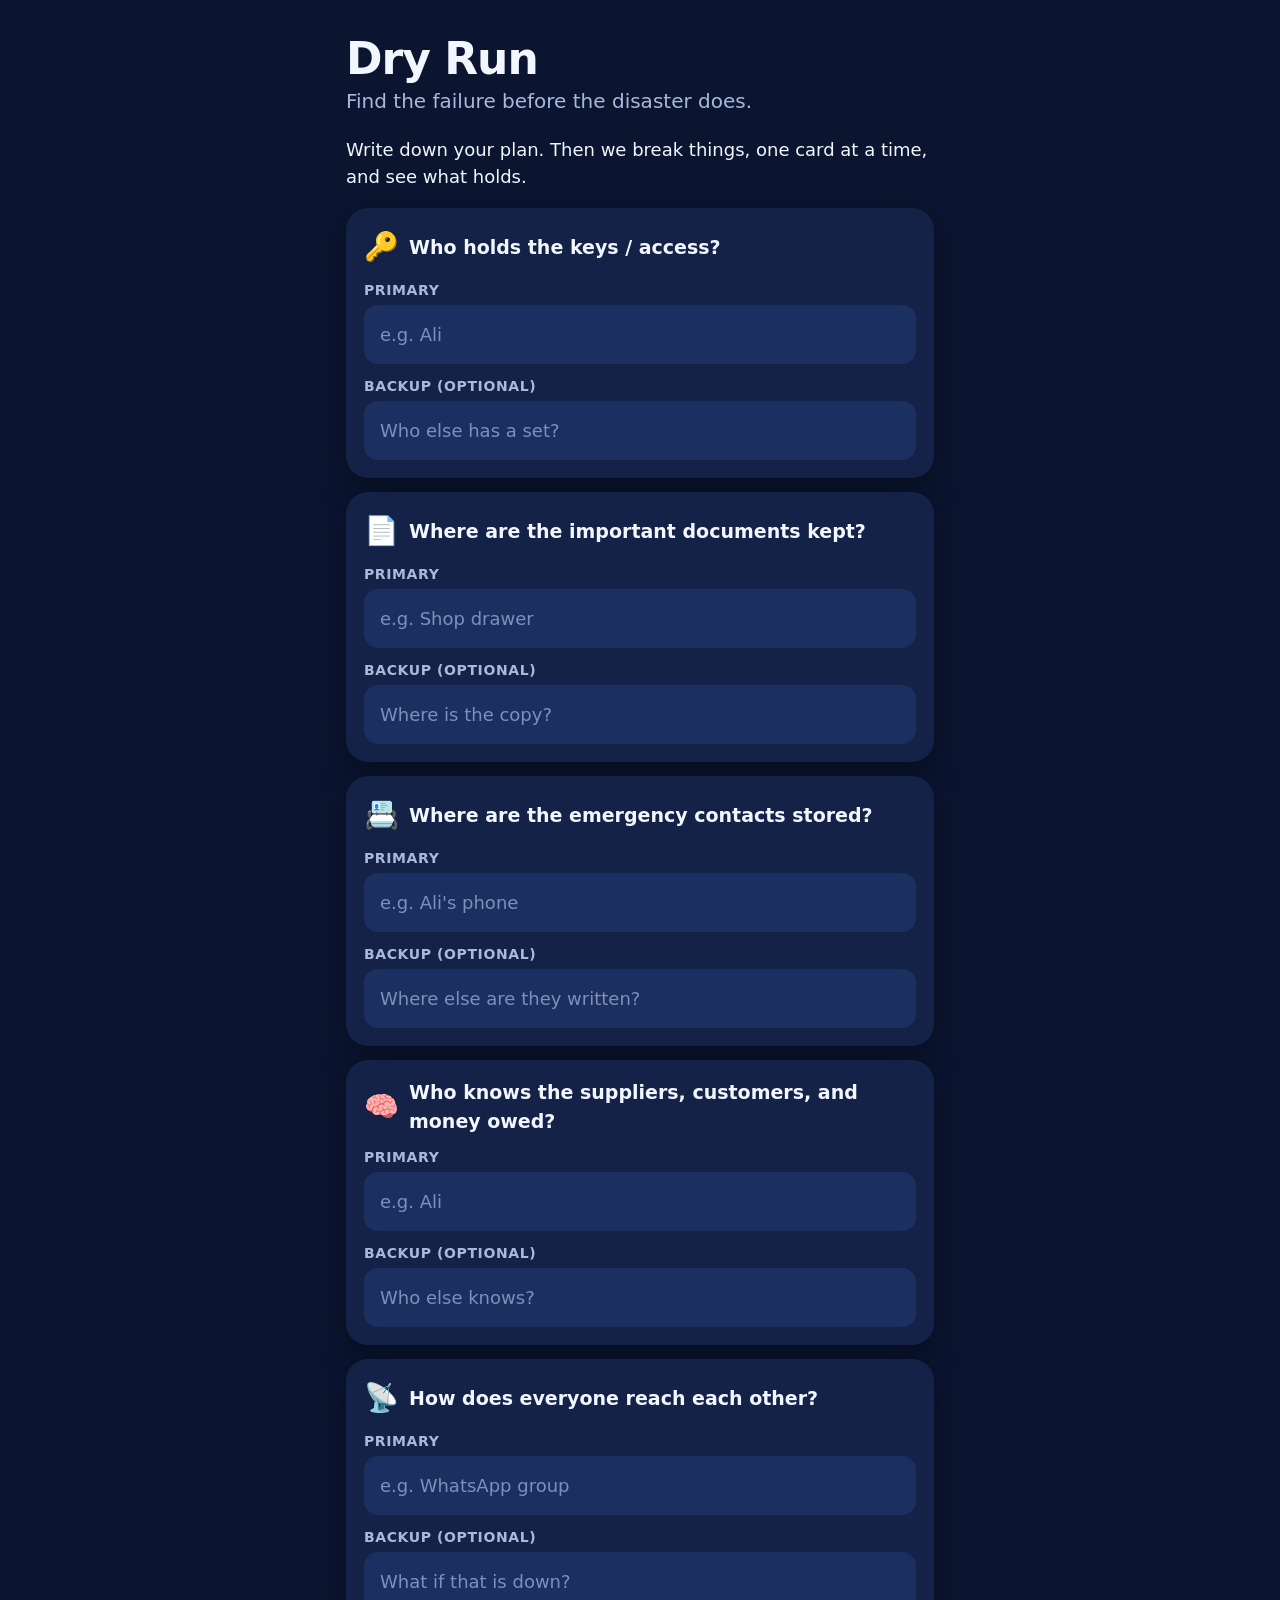
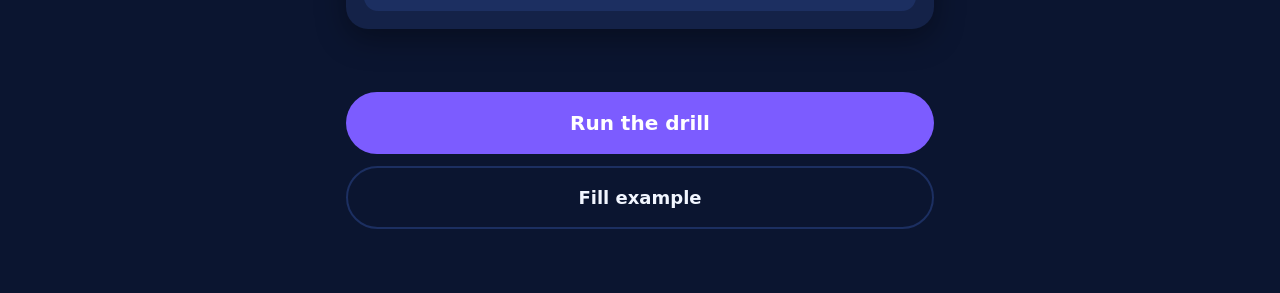
==== index.html @ 3a212f08 "Build Dry Run: a drill for small disaster plans Plan entry, shuffled failure cards with bet-before-r" ====
<!DOCTYPE html>
<html lang="en">
<head>
<meta charset="utf-8">
<meta name="viewport" content="width=device-width, initial-scale=1">
<title>Dry Run</title>
<meta name="description" content="A drill for your disaster plan. Find the failure before the disaster does.">
<link rel="stylesheet" href="style.css">
</head>
<body>
<div id="water" aria-hidden="true"><div class="wave"></div></div>
<main id="app"></main>
<script src="scoring.js"></script>
<script src="cards.js"></script>
<script src="app.js"></script>
</body>
</html>
---- style.css ----
:root {
  --navy: #0b1530;
  --panel: #142248;
  --panel-2: #1c2f61;
  --ink: #f2f6ff;
  --muted: #a9b8dc;
  --green: #37d68a;
  --yellow: #ffd04a;
  --red: #ff5f6d;
  --blue: #2f8cff;
  --accent: #7c5cff;
  --radius: 22px;
}
* { box-sizing: border-box; }
html, body { margin: 0; min-height: 100%; }
body {
  background: var(--navy);
  color: var(--ink);
  font: 18px/1.5 system-ui, -apple-system, "Segoe UI", Roboto, sans-serif;
}

/* Water rises from the bottom of the whole screen, behind everything. */
#water {
  position: fixed; left: 0; right: 0; bottom: 0;
  height: 0;
  background: linear-gradient(180deg, rgba(47,140,255,.85), rgba(20,70,190,.95));
  transition: height 1.2s cubic-bezier(.2,.8,.2,1);
  z-index: 0;
}
#water .wave {
  position: absolute; left: 0; right: 0; top: -14px; height: 28px;
  background: radial-gradient(circle at 14px -4px, transparent 14px, rgba(47,140,255,.85) 15px) repeat-x;
  background-size: 28px 28px;
  animation: drift 3s linear infinite;
}
#water.empty .wave { display: none; }
@keyframes drift { to { background-position-x: 28px; } }

main {
  position: relative; z-index: 1;
  max-width: 620px; margin: 0 auto; padding: 24px 16px 64px;
}
h1 { font-size: 44px; line-height: 1.05; margin: 12px 0 4px; letter-spacing: -1px; }
h2 { font-size: 26px; margin: 0 0 8px; }
.tagline { color: var(--muted); font-size: 20px; margin: 0 0 20px; }
.muted { color: var(--muted); }
.small { font-size: 15px; }

.panel {
  background: var(--panel); border-radius: var(--radius);
  padding: 18px; margin: 14px 0;
  box-shadow: 0 10px 30px rgba(0,0,0,.35);
}
.q-head { display: flex; gap: 10px; align-items: center; font-weight: 800; font-size: 19px; }
.q-emoji { font-size: 28px; }
label { display: block; font-size: 14px; font-weight: 700; color: var(--muted); margin: 12px 0 4px; text-transform: uppercase; letter-spacing: .6px; }
input[type=text] {
  width: 100%; padding: 14px; font: inherit; color: var(--ink);
  background: var(--panel-2); border: 2px solid transparent; border-radius: 14px;
}
input[type=text]::placeholder { color: #7f90b8; }
input[type=text]:focus { outline: none; border-color: var(--accent); }
.panel.broke { outline: 3px solid var(--red); }
.badge {
  display: inline-block; margin-left: auto; padding: 2px 10px; border-radius: 999px;
  font-size: 13px; font-weight: 800; background: var(--red); color: #2b0508;
}
.error { color: var(--red); font-weight: 700; min-height: 1.5em; }

button {
  font: inherit; font-weight: 800; border: 0; cursor: pointer;
  border-radius: 999px; padding: 16px 22px; color: #0b1530;
  transition: transform .12s ease, filter .12s ease;
}
button:hover { filter: brightness(1.08); }
button:active { transform: scale(.97); }
button:focus-visible { outline: 3px solid #fff; outline-offset: 3px; }
.btn-primary { background: var(--accent); color: #fff; width: 100%; font-size: 20px; }
.btn-ghost { background: transparent; color: var(--ink); border: 2px solid var(--panel-2); }
.btn-holds { background: var(--green); }
.btn-breaks { background: var(--red); }
.row { display: flex; gap: 12px; flex-wrap: wrap; }
.row > button { flex: 1 1 160px; }

/* Meter chip */
.meter {
  display: inline-flex; align-items: center; gap: 8px;
  padding: 6px 14px; border-radius: 999px; font-weight: 800; font-size: 16px;
  background: var(--panel);
}
.dot { width: 12px; height: 12px; border-radius: 50%; }
.green .dot, .dot.green { background: var(--green); }
.yellow .dot, .dot.yellow { background: var(--yellow); }
.red .dot, .dot.red { background: var(--red); }
.topbar { display: flex; justify-content: space-between; align-items: center; gap: 10px; flex-wrap: wrap; }

/* The card */
.card { perspective: 1200px; margin: 18px 0; }
.card-inner {
  display: grid; transform-style: preserve-3d;
  transition: transform .7s cubic-bezier(.2,.8,.2,1);
}
.card.flipped .card-inner { transform: rotateY(180deg); }
.face {
  grid-area: 1 / 1; backface-visibility: hidden; -webkit-backface-visibility: hidden;
  border-radius: 28px; padding: 28px 22px; min-height: 300px;
  display: flex; flex-direction: column; justify-content: center; align-items: center; text-align: center;
  box-shadow: 0 18px 44px rgba(0,0,0,.45);
}
.front { background: linear-gradient(160deg, #26398f, #5b34c9); }
.back { transform: rotateY(180deg); }
.back.holds { background: linear-gradient(160deg, #0f7d4c, #37d68a); color: #04220f; }
.back.breaks { background: linear-gradient(160deg, #a3122a, #ff5f6d); color: #fff; }
.card-emoji { font-size: 64px; line-height: 1; }
.card-topic { font-size: 15px; font-weight: 800; letter-spacing: 1px; text-transform: uppercase; opacity: .85; margin-top: 8px; }
.card-text { font-size: 26px; font-weight: 800; line-height: 1.25; margin: 14px 0 0; overflow-wrap: anywhere; }
.verdict { font-size: 52px; font-weight: 900; letter-spacing: 2px; }
.why { font-size: 20px; font-weight: 700; margin-top: 8px; overflow-wrap: anywhere; }
.call { margin-top: 14px; font-size: 17px; font-weight: 800; padding: 6px 14px; border-radius: 999px; background: rgba(0,0,0,.25); }

/* Results */
.warn { background: #4a3a05; border: 2px solid var(--yellow); }
.warn strong { color: var(--yellow); }
.list { list-style: none; margin: 8px 0 0; padding: 0; }
.list li { padding: 12px 0; border-top: 1px solid var(--panel-2); overflow-wrap: anywhere; }
.list li:first-child { border-top: 0; }
.tag { font-weight: 900; font-size: 14px; padding: 2px 10px; border-radius: 999px; margin-right: 8px; }
.tag.breaks { background: var(--red); color: #2b0508; }
.tag.holds { background: var(--green); color: #04220f; }
.compare { display: flex; gap: 18px; justify-content: center; align-items: flex-end; margin-top: 10px; }
.gauge { text-align: center; font-weight: 800; }
.tube {
  width: 84px; height: 150px; border-radius: 16px; background: var(--panel-2);
  position: relative; overflow: hidden; margin: 0 auto 6px;
}
.tube .fill {
  position: absolute; left: 0; right: 0; bottom: 0; height: 0;
  background: linear-gradient(180deg, #5aa6ff, #1c55d6);
  transition: height 1s cubic-bezier(.2,.8,.2,1) .2s;
}
.arrow { font-size: 30px; padding-bottom: 60px; }
.big { font-size: 34px; font-weight: 900; }

@media (prefers-reduced-motion: reduce) {
  #water, .card-inner, .tube .fill, button { transition: none; }
  #water .wave { animation: none; }
}
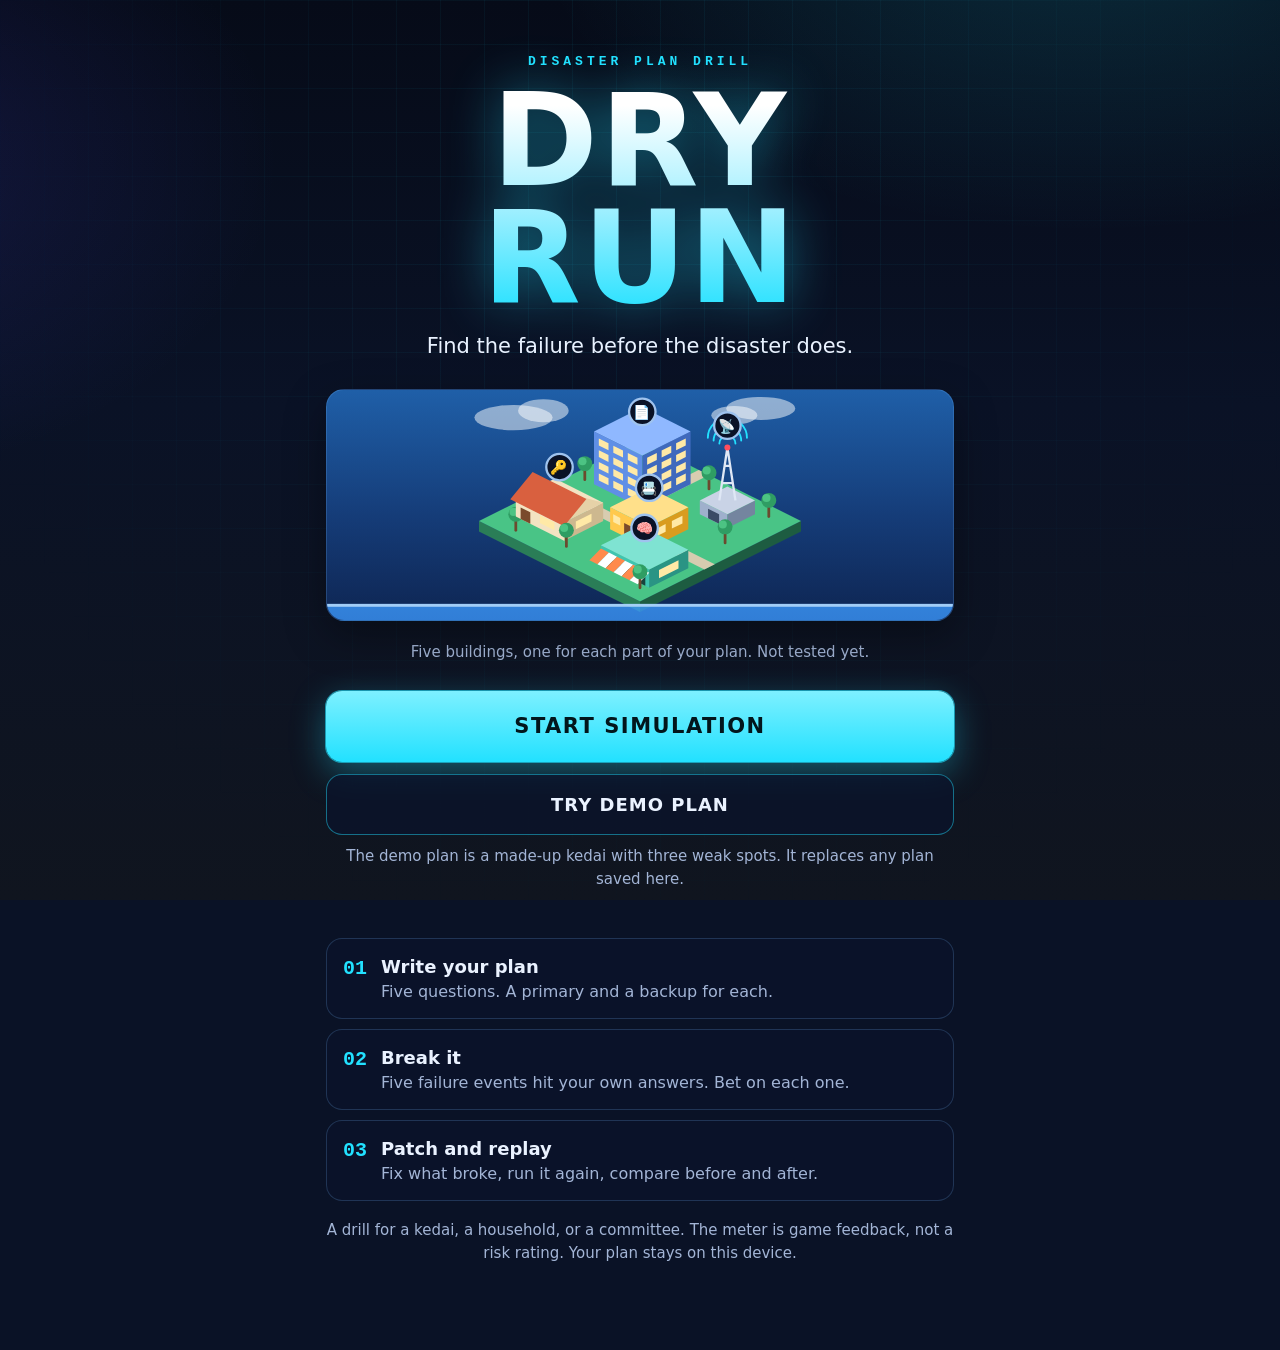
==== commit 682268f1: "Add the town: five buildings that flood as the plan breaks town.js draws a small isometric neighbour" ====
--- a/index.html
+++ b/index.html
@@ -12,6 +12,7 @@
 <main id="app"></main>
 <script src="scoring.js"></script>
 <script src="cards.js"></script>
+<script src="town.js"></script>
 <script src="app.js"></script>
 </body>
 </html>
--- a/style.css
+++ b/style.css
@@ -1,147 +1,471 @@
 :root {
-  --navy: #0b1530;
-  --panel: #142248;
-  --panel-2: #1c2f61;
-  --ink: #f2f6ff;
-  --muted: #a9b8dc;
-  --green: #37d68a;
-  --yellow: #ffd04a;
-  --red: #ff5f6d;
+  --bg-0: #060b18;
+  --bg-1: #0a1226;
+  --char: #10151f;
+  --ink: #eaf2ff;
+  --muted: #a3b5d6;
+  --cyan: #22e1ff;
+  --amber: #ffb627;
+  --red: #ff4d5e;
+  --red-ink: #ff8a95;
+  --green: #2ee6a0;
   --blue: #2f8cff;
-  --accent: #7c5cff;
-  --radius: 22px;
+  --glass: rgba(11, 20, 44, .74);
+  --line: rgba(120, 190, 255, .2);
+  --radius: 20px;
+  --mono: ui-monospace, "SF Mono", Menlo, Consolas, "Liberation Mono", monospace;
 }
 * { box-sizing: border-box; }
 html, body { margin: 0; min-height: 100%; }
+html { background: var(--bg-1); }
 body {
-  background: var(--navy);
   color: var(--ink);
   font: 18px/1.5 system-ui, -apple-system, "Segoe UI", Roboto, sans-serif;
+  -webkit-font-smoothing: antialiased;
+}
+/* Fixed backdrop: atmospheric glow, then a faint operations-room grid. */
+body::before, body::after { content: ""; position: fixed; inset: 0; z-index: 0; pointer-events: none; }
+body::before {
+  background:
+    radial-gradient(900px 520px at 85% -10%, rgba(34, 225, 255, .16), transparent 62%),
+    radial-gradient(760px 520px at -15% 18%, rgba(88, 76, 255, .16), transparent 62%),
+    linear-gradient(180deg, var(--bg-0), var(--bg-1) 45%, var(--char));
+}
+body::after {
+  background:
+    linear-gradient(rgba(34, 225, 255, .05) 1px, transparent 1px) 0 0 / 44px 44px,
+    linear-gradient(90deg, rgba(34, 225, 255, .05) 1px, transparent 1px) 0 0 / 44px 44px;
+  -webkit-mask-image: radial-gradient(ellipse at 50% 20%, #000 20%, transparent 78%);
+  mask-image: radial-gradient(ellipse at 50% 20%, #000 20%, transparent 78%);
 }
 
 /* Water rises from the bottom of the whole screen, behind everything. */
 #water {
   position: fixed; left: 0; right: 0; bottom: 0;
   height: 0;
-  background: linear-gradient(180deg, rgba(47,140,255,.85), rgba(20,70,190,.95));
-  transition: height 1.2s cubic-bezier(.2,.8,.2,1);
+  background: linear-gradient(180deg, rgba(36, 118, 240, .62), rgba(12, 48, 150, .82));
+  box-shadow: 0 -18px 60px rgba(47, 140, 255, .35);
+  transition: height 1.2s cubic-bezier(.2, .8, .2, 1);
   z-index: 0;
 }
 #water .wave {
   position: absolute; left: 0; right: 0; top: -14px; height: 28px;
-  background: radial-gradient(circle at 14px -4px, transparent 14px, rgba(47,140,255,.85) 15px) repeat-x;
+  background: radial-gradient(circle at 14px -4px, transparent 14px, rgba(36, 118, 240, .62) 15px) repeat-x;
   background-size: 28px 28px;
   animation: drift 3s linear infinite;
 }
+#water.empty { box-shadow: none; }
 #water.empty .wave { display: none; }
 @keyframes drift { to { background-position-x: 28px; } }
 
 main {
   position: relative; z-index: 1;
-  max-width: 620px; margin: 0 auto; padding: 24px 16px 64px;
-}
-h1 { font-size: 44px; line-height: 1.05; margin: 12px 0 4px; letter-spacing: -1px; }
-h2 { font-size: 26px; margin: 0 0 8px; }
-.tagline { color: var(--muted); font-size: 20px; margin: 0 0 20px; }
+  max-width: 660px; margin: 0 auto; padding: 18px 16px 72px;
+}
+main > * { animation: rise .45s cubic-bezier(.2, .8, .2, 1) both; }
+main > *:nth-child(2) { animation-delay: .04s; }
+main > *:nth-child(3) { animation-delay: .08s; }
+main > *:nth-child(4) { animation-delay: .12s; }
+main > *:nth-child(n+5) { animation-delay: .16s; }
+@keyframes rise { from { opacity: 0; transform: translateY(14px); } }
+
+h1 { font-size: 40px; line-height: 1.05; margin: 18px 0 6px; letter-spacing: -.5px; font-weight: 900; }
+h2 { font-size: 22px; margin: 0 0 8px; letter-spacing: .2px; }
+p { margin: 0 0 14px; }
+.lead { color: var(--muted); font-size: 19px; margin-bottom: 18px; }
+.tagline { color: var(--ink); font-size: 21px; margin: 0; }
 .muted { color: var(--muted); }
 .small { font-size: 15px; }
-
+.center { text-align: center; }
+.mono-cap, .eyebrow, label, .status-label, .brand, .node-cap, .gauge-title, .chip, .progress-count {
+  font-family: var(--mono); text-transform: uppercase; letter-spacing: 1.4px; font-size: 13px; font-weight: 700;
+}
+.mono-cap { color: var(--muted); }
+
+/* Status strip at the top of every screen */
+.statusbar {
+  display: flex; justify-content: space-between; align-items: center; gap: 12px;
+  padding: 10px 14px; border-radius: 14px;
+  background: var(--glass); border: 1px solid var(--line);
+  -webkit-backdrop-filter: blur(10px); backdrop-filter: blur(10px);
+}
+.brand { color: var(--cyan); letter-spacing: 3px; font-size: 14px; }
+button.brand { background: none; border: 0; padding: 6px 4px; border-radius: 8px; min-height: 0; box-shadow: none; }
+.status-label { display: inline-flex; align-items: center; gap: 8px; color: var(--muted); }
+.blink {
+  width: 9px; height: 9px; border-radius: 50%; background: var(--cyan);
+  box-shadow: 0 0 10px var(--cyan); animation: blink 1.4s ease-in-out infinite;
+}
+@keyframes blink { 50% { opacity: .25; } }
+
+/* Glass panels */
 .panel {
-  background: var(--panel); border-radius: var(--radius);
+  background: var(--glass);
+  border: 1px solid var(--line);
+  border-radius: var(--radius);
   padding: 18px; margin: 14px 0;
-  box-shadow: 0 10px 30px rgba(0,0,0,.35);
-}
-.q-head { display: flex; gap: 10px; align-items: center; font-weight: 800; font-size: 19px; }
-.q-emoji { font-size: 28px; }
-label { display: block; font-size: 14px; font-weight: 700; color: var(--muted); margin: 12px 0 4px; text-transform: uppercase; letter-spacing: .6px; }
+  -webkit-backdrop-filter: blur(12px); backdrop-filter: blur(12px);
+  box-shadow: 0 14px 40px rgba(0, 0, 0, .35), inset 0 1px 0 rgba(255, 255, 255, .06);
+}
+
+/* ---------- Home ---------- */
+.hero { text-align: center; padding: 34px 0 8px; }
+.eyebrow { color: var(--cyan); letter-spacing: 4px; margin: 0 0 10px; }
+.hero-title {
+  font-size: clamp(64px, 21vw, 128px); line-height: .92; letter-spacing: 2px; margin: 0 0 14px;
+  background: linear-gradient(180deg, #ffffff 10%, #9defff 55%, var(--cyan));
+  -webkit-background-clip: text; background-clip: text; color: transparent;
+  filter: drop-shadow(0 0 26px rgba(34, 225, 255, .45));
+}
+.hero-meter { margin: 0 0 20px; min-height: 36px; display: flex; flex-wrap: wrap; gap: 8px 12px; justify-content: center; align-items: center; }
+.btn-demo { width: 100%; margin: 12px 0 10px; letter-spacing: 1px; text-transform: uppercase; }
+.steps { list-style: none; margin: 26px 0 18px; padding: 0; display: grid; gap: 10px; }
+.steps li {
+  display: flex; gap: 14px; align-items: flex-start; padding: 14px 16px;
+  background: var(--glass); border: 1px solid var(--line); border-radius: 16px;
+}
+.steps strong, .steps .muted { display: block; }
+.steps .muted { font-size: 16px; }
+.step-no { font-family: var(--mono); font-weight: 800; color: var(--cyan); font-size: 20px; padding-top: 1px; }
+
+/* ---------- Town ---------- */
+.town {
+  position: relative; overflow: hidden; border-radius: 18px; margin: 14px 0;
+  border: 1px solid var(--line);
+  background: linear-gradient(180deg, #1f5fa8, #153c78 55%, #0e2552);
+  box-shadow: 0 14px 40px rgba(0, 0, 0, .35);
+}
+.town svg { display: block; width: 100%; height: 200px; position: relative; }
+.town-hero { margin: 26px 0 14px; }
+.town-hero svg { height: 230px; }
+.town-drill { margin: 12px 0 0; }
+.town-drill svg { height: 168px; }
+/* Storm: the sky darkens and rain falls. */
+.town::before {
+  content: ""; position: absolute; inset: 0; background: linear-gradient(180deg, #050912, #0a1226);
+  opacity: 0; transition: opacity 1s;
+}
+.town.storm::before { opacity: .72; }
+.town.storm::after {
+  content: ""; position: absolute; inset: -30px; pointer-events: none;
+  background: linear-gradient(104deg, transparent 46%, rgba(190, 222, 255, .55) 50%, transparent 54%) 0 0 / 13px 34px;
+  animation: rain .45s linear infinite;
+}
+@keyframes rain { to { background-position: -8px 34px; } }
+.clouds ellipse { fill: rgba(255, 255, 255, .5); transition: fill 1s; }
+.clouds { animation: clouds 14s ease-in-out infinite alternate; }
+@keyframes clouds { to { transform: translateX(16px); } }
+.storm .clouds ellipse { fill: rgba(120, 135, 165, .75); }
+.town-water { transition: transform 1.3s cubic-bezier(.2, .8, .2, 1); }
+.bld .body { transition: transform .9s cubic-bezier(.2, .8, .2, 1); }
+.bld polygon, .bld .mast { transition: fill .5s, stroke .5s; }
+.bld.s-breaks .body { transform: translateY(5px); }
+.bld.s-breaks .f-top { fill: #c2414f; }
+.bld.s-breaks .f-left { fill: #9a2c3a; }
+.bld.s-breaks .f-right { fill: #6f1d29; }
+.bld.s-breaks .win, .bld.s-breaks .awn { fill: #2a0b10; }
+.bld.s-breaks .mast { stroke: #9a2c3a; }
+.bld.s-breaks .signal { display: none; }
+.signal { animation: signal 1.8s ease-out infinite; }
+.sig1 { animation-delay: .25s; }
+.sig2 { animation-delay: .5s; }
+@keyframes signal { 0%, 100% { opacity: .15; } 40% { opacity: 1; } }
+.badge-ring { fill: #0a1226; stroke: #9fc3ee; stroke-width: 2; transition: stroke .4s; }
+.badge-emoji { font-size: 12px; }
+.mark-dot { fill: none; }
+.mark { font: 900 8.5px system-ui, sans-serif; fill: #06101f; }
+.s-holds .badge-ring { stroke: var(--green); }
+.s-holds .mark-dot { fill: var(--green); }
+.s-breaks .badge-ring { stroke: var(--red); }
+.s-breaks .mark-dot { fill: var(--red); }
+.s-holds .mark, .s-breaks .mark { transform: translateY(2.8px); }
+.ring-pulse { fill: none; stroke: var(--amber); stroke-width: 2.5; opacity: 0; transform-box: fill-box; transform-origin: center; }
+.bld.active .ring-pulse { animation: target 1.1s ease-out infinite; }
+@keyframes target { from { opacity: 1; transform: scale(.55); } to { opacity: 0; transform: scale(1.25); } }
+.bld.active .badge-ring { stroke: var(--amber); stroke-width: 3; }
+.bld.active .badge { animation: bob .7s ease-in-out infinite alternate; }
+@keyframes bob { to { transform: translateY(-4px); } }
+.bld.pick { cursor: pointer; }
+.bld.pick .badge { animation: bob .7s ease-in-out infinite alternate; }
+
+/* ---------- Plan checklist ---------- */
+.progress {
+  position: sticky; top: 8px; z-index: 5;
+  display: flex; align-items: center; gap: 14px; flex-wrap: wrap;
+  padding: 12px 14px; border-radius: 14px;
+  background: rgba(10, 18, 38, .88); border: 1px solid var(--line);
+  -webkit-backdrop-filter: blur(12px); backdrop-filter: blur(12px);
+}
+.progress-pips { display: inline-flex; gap: 6px; }
+.pip { width: 26px; height: 8px; border-radius: 4px; background: rgba(160, 200, 255, .18); transition: background .25s, box-shadow .25s; }
+.pip.one { background: var(--cyan); box-shadow: 0 0 8px rgba(34, 225, 255, .7); }
+.pip.two { background: var(--green); box-shadow: 0 0 8px rgba(46, 230, 160, .7); }
+.pip.now { background: var(--amber); box-shadow: 0 0 8px rgba(255, 182, 39, .8); }
+.progress-count { color: var(--muted); letter-spacing: .6px; text-transform: none; font-size: 14px; }
+
+.q-card { position: relative; transition: border-color .25s, box-shadow .25s; }
+.q-card.has-primary { border-color: rgba(34, 225, 255, .45); }
+.q-card.has-backup { border-color: rgba(46, 230, 160, .5); }
+.q-head { display: flex; gap: 12px; align-items: center; font-weight: 800; font-size: 19px; line-height: 1.3; }
+.q-no {
+  font-family: var(--mono); font-size: 15px; font-weight: 800; color: var(--cyan);
+  padding: 4px 8px; border-radius: 8px; border: 1px solid rgba(34, 225, 255, .45);
+}
+.q-emoji { font-size: 26px; }
+.q-text { flex: 1; }
+.q-status { display: flex; gap: 8px; align-items: center; margin: 10px 0 2px; }
+.chip {
+  display: inline-block; padding: 3px 10px; border-radius: 999px; font-size: 12px; letter-spacing: 1px;
+  color: var(--muted); border: 1px solid rgba(160, 200, 255, .3);
+}
+.chip.one { color: var(--cyan); border-color: rgba(34, 225, 255, .6); }
+.chip.two { color: var(--green); border-color: rgba(46, 230, 160, .6); }
+.chip.edit { color: var(--amber); border-color: var(--amber); }
+.q-card.edited { border-color: var(--amber); box-shadow: 0 0 0 1px var(--amber), 0 0 26px rgba(255, 182, 39, .25); }
+.badge {
+  display: inline-block; padding: 3px 10px; border-radius: 999px;
+  font-family: var(--mono); font-size: 12px; font-weight: 800; letter-spacing: 1px;
+  background: var(--red); color: #2b0508;
+}
+.panel.broke { border-color: var(--red); box-shadow: 0 0 0 1px var(--red), 0 0 26px rgba(255, 77, 94, .3); }
+
+.field { margin-top: 12px; padding-left: 12px; border-left: 3px solid var(--cyan); }
+.field.backup { border-left: 3px dashed var(--green); }
+label { display: block; color: var(--cyan); margin: 0 0 6px; }
+.field.backup label { color: var(--green); }
 input[type=text] {
   width: 100%; padding: 14px; font: inherit; color: var(--ink);
-  background: var(--panel-2); border: 2px solid transparent; border-radius: 14px;
-}
-input[type=text]::placeholder { color: #7f90b8; }
-input[type=text]:focus { outline: none; border-color: var(--accent); }
-.panel.broke { outline: 3px solid var(--red); }
-.badge {
-  display: inline-block; margin-left: auto; padding: 2px 10px; border-radius: 999px;
-  font-size: 13px; font-weight: 800; background: var(--red); color: #2b0508;
-}
-.error { color: var(--red); font-weight: 700; min-height: 1.5em; }
-
+  background: rgba(4, 10, 24, .6); border: 1.5px solid rgba(160, 200, 255, .28); border-radius: 12px;
+  transition: border-color .15s, box-shadow .15s;
+}
+input[type=text]::placeholder { color: #8296bd; }
+input[type=text]:focus { outline: none; border-color: var(--cyan); box-shadow: 0 0 0 3px rgba(34, 225, 255, .25); }
+.field.backup input:focus { border-color: var(--green); box-shadow: 0 0 0 3px rgba(46, 230, 160, .25); }
+.error { color: var(--red-ink); font-weight: 700; min-height: 1.5em; margin: 8px 0; }
+
+/* ---------- Buttons ---------- */
 button {
   font: inherit; font-weight: 800; border: 0; cursor: pointer;
-  border-radius: 999px; padding: 16px 22px; color: #0b1530;
-  transition: transform .12s ease, filter .12s ease;
-}
-button:hover { filter: brightness(1.08); }
+  border-radius: 16px; padding: 16px 22px; min-height: 56px; color: var(--ink);
+  transition: transform .12s ease, filter .12s ease, box-shadow .2s ease;
+}
+button:hover { filter: brightness(1.12); }
 button:active { transform: scale(.97); }
 button:focus-visible { outline: 3px solid #fff; outline-offset: 3px; }
-.btn-primary { background: var(--accent); color: #fff; width: 100%; font-size: 20px; }
-.btn-ghost { background: transparent; color: var(--ink); border: 2px solid var(--panel-2); }
-.btn-holds { background: var(--green); }
-.btn-breaks { background: var(--red); }
+.btn-primary {
+  width: 100%; font-size: 19px; letter-spacing: 1.5px; text-transform: uppercase; color: #02161c;
+  background: linear-gradient(180deg, #7df0ff, var(--cyan));
+  box-shadow: 0 0 0 1px rgba(34, 225, 255, .6), 0 10px 34px rgba(34, 225, 255, .35);
+}
+.btn-hero { font-size: 21px; padding: 20px 22px; animation: glow 2.4s ease-in-out infinite; }
+@keyframes glow { 50% { box-shadow: 0 0 0 1px rgba(34, 225, 255, .8), 0 10px 54px rgba(34, 225, 255, .65); } }
+.btn-ghost { background: var(--glass); color: var(--ink); border: 1.5px solid rgba(34, 225, 255, .45); }
+.btn-holds, .btn-breaks { display: flex; flex-direction: column; align-items: center; gap: 2px; padding: 14px 12px; }
+.btn-holds { background: rgba(46, 230, 160, .12); color: var(--green); border: 2px solid var(--green); box-shadow: 0 0 22px rgba(46, 230, 160, .22); }
+.btn-breaks { background: rgba(255, 77, 94, .12); color: var(--red-ink); border: 2px solid var(--red); box-shadow: 0 0 22px rgba(255, 77, 94, .22); }
+.bet-main { font-size: 24px; font-weight: 900; letter-spacing: 3px; }
+.bet-sub { font-size: 14px; font-weight: 600; color: var(--ink); opacity: .85; }
 .row { display: flex; gap: 12px; flex-wrap: wrap; }
-.row > button { flex: 1 1 160px; }
-
-/* Meter chip */
+.row > button { flex: 1 1 140px; }
+
+/* ---------- Meter ---------- */
 .meter {
   display: inline-flex; align-items: center; gap: 8px;
-  padding: 6px 14px; border-radius: 999px; font-weight: 800; font-size: 16px;
-  background: var(--panel);
-}
-.dot { width: 12px; height: 12px; border-radius: 50%; }
-.green .dot, .dot.green { background: var(--green); }
-.yellow .dot, .dot.yellow { background: var(--yellow); }
-.red .dot, .dot.red { background: var(--red); }
-.topbar { display: flex; justify-content: space-between; align-items: center; gap: 10px; flex-wrap: wrap; }
-
-/* The card */
-.card { perspective: 1200px; margin: 18px 0; }
+  padding: 6px 14px; border-radius: 999px; font-weight: 800; font-size: 15px;
+  background: rgba(10, 18, 38, .85); border: 1px solid var(--line);
+}
+.meter.green { border-color: rgba(46, 230, 160, .6); }
+.meter.yellow { border-color: rgba(255, 182, 39, .7); }
+.meter.red { border-color: rgba(255, 77, 94, .8); }
+.dot { width: 11px; height: 11px; border-radius: 50%; }
+.green .dot { background: var(--green); box-shadow: 0 0 10px var(--green); }
+.yellow .dot { background: var(--amber); box-shadow: 0 0 10px var(--amber); }
+.red .dot { background: var(--red); box-shadow: 0 0 10px var(--red); }
+.cells { display: flex; gap: 6px; flex: 1; }
+.cell {
+  flex: 1; height: 14px; border-radius: 5px;
+  background: rgba(160, 200, 255, .14); border: 1px solid rgba(160, 200, 255, .22);
+  transition: background .5s, box-shadow .5s;
+}
+.cell.on { background: linear-gradient(180deg, #6db4ff, var(--blue)); border-color: #8cc4ff; box-shadow: 0 0 12px rgba(47, 140, 255, .8); }
+.topbar { display: flex; justify-content: space-between; align-items: center; gap: 10px; flex-wrap: wrap; margin-top: 16px; }
+.event-count { display: flex; flex-direction: column; gap: 6px; font-size: 19px; }
+.event-count .pip { width: 18px; height: 6px; }
+.meter-row { display: flex; align-items: center; gap: 12px; margin-top: 12px; }
+.bar-slot { flex: 1; display: flex; }
+
+/* ---------- Event card ---------- */
+.card { perspective: 1200px; margin: 16px 0 18px; animation: alert-in .55s cubic-bezier(.2, .9, .25, 1.15) both; }
+@keyframes alert-in {
+  from { opacity: 0; transform: translateY(-26px) scale(.94); }
+  60% { opacity: 1; }
+}
 .card-inner {
   display: grid; transform-style: preserve-3d;
-  transition: transform .7s cubic-bezier(.2,.8,.2,1);
+  transition: transform .7s cubic-bezier(.2, .8, .2, 1);
 }
 .card.flipped .card-inner { transform: rotateY(180deg); }
 .face {
   grid-area: 1 / 1; backface-visibility: hidden; -webkit-backface-visibility: hidden;
-  border-radius: 28px; padding: 28px 22px; min-height: 300px;
+  border-radius: 24px; padding: 56px 20px 22px; min-height: 330px; position: relative; overflow: hidden;
   display: flex; flex-direction: column; justify-content: center; align-items: center; text-align: center;
-  box-shadow: 0 18px 44px rgba(0,0,0,.45);
-}
-.front { background: linear-gradient(160deg, #26398f, #5b34c9); }
+  box-shadow: 0 22px 60px rgba(0, 0, 0, .55);
+}
+.front {
+  background: linear-gradient(165deg, #1a2550, #0d1630 60%, #1c1408);
+  border: 1.5px solid var(--amber);
+  box-shadow: 0 22px 60px rgba(0, 0, 0, .55), 0 0 34px rgba(255, 182, 39, .28);
+  animation: alarm 1.6s ease-in-out infinite;
+}
+@keyframes alarm { 50% { box-shadow: 0 22px 60px rgba(0, 0, 0, .55), 0 0 54px rgba(255, 182, 39, .5); } }
 .back { transform: rotateY(180deg); }
-.back.holds { background: linear-gradient(160deg, #0f7d4c, #37d68a); color: #04220f; }
-.back.breaks { background: linear-gradient(160deg, #a3122a, #ff5f6d); color: #fff; }
-.card-emoji { font-size: 64px; line-height: 1; }
-.card-topic { font-size: 15px; font-weight: 800; letter-spacing: 1px; text-transform: uppercase; opacity: .85; margin-top: 8px; }
-.card-text { font-size: 26px; font-weight: 800; line-height: 1.25; margin: 14px 0 0; overflow-wrap: anywhere; }
-.verdict { font-size: 52px; font-weight: 900; letter-spacing: 2px; }
-.why { font-size: 20px; font-weight: 700; margin-top: 8px; overflow-wrap: anywhere; }
-.call { margin-top: 14px; font-size: 17px; font-weight: 800; padding: 6px 14px; border-radius: 999px; background: rgba(0,0,0,.25); }
-
-/* Results */
-.warn { background: #4a3a05; border: 2px solid var(--yellow); }
-.warn strong { color: var(--yellow); }
-.list { list-style: none; margin: 8px 0 0; padding: 0; }
-.list li { padding: 12px 0; border-top: 1px solid var(--panel-2); overflow-wrap: anywhere; }
-.list li:first-child { border-top: 0; }
-.tag { font-weight: 900; font-size: 14px; padding: 2px 10px; border-radius: 999px; margin-right: 8px; }
-.tag.breaks { background: var(--red); color: #2b0508; }
-.tag.holds { background: var(--green); color: #04220f; }
-.compare { display: flex; gap: 18px; justify-content: center; align-items: flex-end; margin-top: 10px; }
+.back.holds {
+  background: linear-gradient(165deg, #06301f, #0a1c22 55%, #052a1b);
+  border: 1.5px solid var(--green);
+  box-shadow: 0 22px 60px rgba(0, 0, 0, .55), 0 0 44px rgba(46, 230, 160, .4);
+}
+.back.breaks {
+  background: linear-gradient(165deg, #3d0712, #1c0d18 55%, #3a0610);
+  border: 1.5px solid var(--red);
+  box-shadow: 0 22px 60px rgba(0, 0, 0, .55), 0 0 44px rgba(255, 77, 94, .45);
+}
+.alert-strip {
+  position: absolute; top: 0; left: 0; right: 0; padding: 10px 14px;
+  display: flex; justify-content: center; align-items: center; gap: 10px;
+  font-family: var(--mono); font-size: 13px; font-weight: 800; letter-spacing: 3px; text-transform: uppercase;
+  color: #1a1000;
+  background: repeating-linear-gradient(-45deg, var(--amber) 0 14px, #e39a0b 14px 28px);
+}
+.alert-strip .blink { background: #1a1000; box-shadow: none; animation-duration: .8s; }
+.back.holds .alert-strip { background: var(--green); color: #02200f; }
+.back.breaks .alert-strip { background: var(--red); color: #24040a; }
+.card-emoji { font-size: 52px; line-height: 1; }
+.card-topic { font-family: var(--mono); font-size: 13px; font-weight: 800; letter-spacing: 2px; text-transform: uppercase; color: var(--amber); margin-top: 10px; }
+.card-text { font-size: 27px; font-weight: 800; line-height: 1.25; margin: 14px 0 0; overflow-wrap: anywhere; }
+.verdict { font-size: 54px; font-weight: 900; letter-spacing: 5px; line-height: 1.1; margin-top: 4px; }
+.back.holds .verdict { color: var(--green); text-shadow: 0 0 28px rgba(46, 230, 160, .6); }
+.back.breaks .verdict { color: var(--red-ink); text-shadow: 0 0 28px rgba(255, 77, 94, .7); }
+.why { font-size: 18px; font-weight: 700; margin-top: 12px; overflow-wrap: anywhere; }
+.call { margin-top: 12px; font-size: 16px; font-weight: 800; padding: 6px 14px; border-radius: 999px; background: rgba(255, 255, 255, .1); }
+
+/* Primary knocked out, backup takes over (or does not). */
+.relay { display: flex; align-items: stretch; width: 100%; margin-top: 14px; }
+.node {
+  flex: 1 1 0; min-width: 0; padding: 10px 8px; border-radius: 12px;
+  display: flex; flex-direction: column; gap: 4px; justify-content: center;
+  background: rgba(0, 0, 0, .3); border: 1.5px solid rgba(160, 200, 255, .3);
+}
+.node-cap { font-size: 11px; color: var(--muted); }
+.node-name { font-weight: 800; font-size: 16px; line-height: 1.25; overflow-wrap: anywhere; }
+.node.down { border-color: var(--red); }
+.node.down .node-name { text-decoration: line-through; text-decoration-color: var(--red); color: var(--muted); }
+.node.none { border-style: dashed; border-color: var(--red); }
+.node.none .node-name { color: var(--red-ink); }
+.node.up { border-color: var(--green); }
+.node.up .node-name { color: var(--green); }
+.link { flex: 0 0 34px; align-self: center; height: 4px; border-radius: 2px; background: rgba(160, 200, 255, .2); position: relative; overflow: hidden; }
+.link::after { content: ""; position: absolute; inset: 0; transform: scaleX(0); transform-origin: left; }
+.relay.holds .link::after { background: var(--green); box-shadow: 0 0 10px var(--green); }
+.relay.breaks .link::after { background: var(--red); }
+.card.flipped .link::after { animation: power .5s ease-out .65s forwards; }
+@keyframes power { to { transform: scaleX(1); } }
+.card.is-holds .node.up { animation: activate .9s ease-out 1.05s both; }
+@keyframes activate {
+  0% { box-shadow: 0 0 0 0 rgba(46, 230, 160, .9); }
+  100% { box-shadow: 0 0 0 16px rgba(46, 230, 160, 0); }
+}
+.card.is-breaks { animation: shake .45s ease-in-out .55s both; }
+@keyframes shake {
+  20% { transform: translateX(-9px) rotate(-1deg); }
+  40% { transform: translateX(8px) rotate(1deg); }
+  60% { transform: translateX(-6px); }
+  80% { transform: translateX(4px); }
+}
+.actions { min-height: 120px; }
+
+/* ---------- Results dashboard ---------- */
+.tiles { display: grid; grid-template-columns: 1fr 1fr; gap: 12px; margin: 14px 0; }
+.tiles .panel { margin: 0; }
+.tile.wide { grid-column: 1 / -1; }
+.tile-num { font-size: 56px; font-weight: 900; line-height: 1.05; margin: 6px 0 2px; color: var(--cyan); text-shadow: 0 0 24px rgba(34, 225, 255, .45); }
+.tile.bad .tile-num { color: var(--red-ink); text-shadow: 0 0 24px rgba(255, 77, 94, .5); }
+.tile.good .tile-num { color: var(--green); text-shadow: 0 0 24px rgba(46, 230, 160, .5); }
+.tile-cap { margin: 0; font-size: 16px; }
+.tile-head { display: flex; justify-content: space-between; align-items: center; gap: 10px; flex-wrap: wrap; margin-bottom: 12px; }
+.tile.wide .cells { margin-bottom: 10px; }
+.tile.wide .town { margin: 0 0 12px; }
+.tile.wide .cell { height: 18px; }
+
+.warn { background: rgba(255, 182, 39, .1); border: 1.5px solid var(--amber); box-shadow: 0 0 30px rgba(255, 182, 39, .18); }
+.warn strong { color: var(--amber); }
+.list { list-style: none; margin: 8px 0 0; padding: 0; display: grid; gap: 8px; }
+.list li {
+  padding: 12px 12px 12px 14px; border-radius: 12px; overflow-wrap: anywhere;
+  background: rgba(0, 0, 0, .25); border-left: 4px solid var(--line);
+}
+.list li.breaks { border-left-color: var(--red); }
+.list li.holds { border-left-color: var(--green); }
+.tag { font-family: var(--mono); font-weight: 800; font-size: 12px; letter-spacing: 1px; padding: 3px 9px; border-radius: 999px; margin-right: 8px; }
+.tag.breaks { background: var(--red); color: #24040a; }
+.tag.holds { background: var(--green); color: #02200f; }
+
+/* Official sources: plain outbound links. */
+.sources { margin-top: 22px; }
+.sources li { border-left-color: var(--cyan); display: flex; flex-direction: column; gap: 2px; }
+.sources a { color: var(--cyan); font-weight: 800; font-size: 19px; padding: 6px 0; text-underline-offset: 4px; }
+.sources a:focus-visible { outline: 3px solid #fff; outline-offset: 3px; border-radius: 6px; }
+.src-by { font-family: var(--mono); font-size: 12px; letter-spacing: .6px; text-transform: uppercase; color: var(--muted); }
+
+/* Before and after: the centrepiece after a replay. */
+.compare-panel { border-color: rgba(34, 225, 255, .6); box-shadow: 0 0 44px rgba(34, 225, 255, .22), 0 14px 40px rgba(0, 0, 0, .35); padding: 22px 16px; }
+.compare-panel h2 { text-align: center; font-size: 26px; }
+.compare { display: flex; flex-direction: column; gap: 6px; align-items: stretch; margin-top: 14px; }
 .gauge { text-align: center; font-weight: 800; }
-.tube {
-  width: 84px; height: 150px; border-radius: 16px; background: var(--panel-2);
-  position: relative; overflow: hidden; margin: 0 auto 6px;
-}
-.tube .fill {
-  position: absolute; left: 0; right: 0; bottom: 0; height: 0;
-  background: linear-gradient(180deg, #5aa6ff, #1c55d6);
-  transition: height 1s cubic-bezier(.2,.8,.2,1) .2s;
-}
-.arrow { font-size: 30px; padding-bottom: 60px; }
-.big { font-size: 34px; font-weight: 900; }
+.gauge .town { margin: 0 0 8px; }
+.gauge .town svg { height: 176px; }
+.gauge-title { color: var(--muted); margin-bottom: 8px; }
+.gauge-num { font-size: 22px; font-weight: 900; }
+.gauge-label { font-size: 14px; font-weight: 700; }
+.gauge.green .gauge-label { color: var(--green); }
+.gauge.yellow .gauge-label { color: var(--amber); }
+.gauge.red .gauge-label { color: var(--red-ink); }
+.gauge.green .town { border-color: var(--green); box-shadow: 0 0 22px rgba(46, 230, 160, .35); }
+.gauge-num, .gauge-label { display: inline-block; margin: 0 5px; }
+.arrow { font-size: 30px; line-height: 1; color: var(--cyan); text-align: center; }
+.compare-verdict { text-align: center; font-weight: 900; font-size: 22px; margin: 16px 0 0; }
+.better .compare-verdict { color: var(--green); }
+.worse .compare-verdict { color: var(--red-ink); }
+
+@media (max-width: 380px) {
+  .tile-num { font-size: 46px; }
+  .card-text { font-size: 24px; }
+  .verdict { font-size: 46px; }
+}
 
 @media (prefers-reduced-motion: reduce) {
-  #water, .card-inner, .tube .fill, button { transition: none; }
-  #water .wave { animation: none; }
-}
+  *, *::before, *::after {
+    animation-duration: .001ms !important; animation-delay: 0s !important; animation-iteration-count: 1 !important;
+    transition-duration: .001ms !important; transition-delay: 0s !important;
+  }
+}
+
+/* Paper copy: hidden on screen, the only thing shown when printing. */
+#sheet { display: none; }
+@media print {
+  body { background: #fff; color: #000; font-size: 14pt; }
+  html { background: #fff; }
+  body::before, body::after { display: none; }
+  #water, main > *:not(#sheet) { display: none !important; }
+  main { max-width: none; padding: 0; }
+  #sheet { display: block; animation: none; }
+  #sheet h1 { font-size: 26pt; margin: 0 0 6pt; letter-spacing: 0; }
+  #sheet table { width: 100%; border-collapse: collapse; margin-top: 14pt; }
+  #sheet th, #sheet td { border: 1.5pt solid #000; padding: 10pt; text-align: left; vertical-align: top; overflow-wrap: anywhere; }
+  #sheet thead th { background: #eee; -webkit-print-color-adjust: exact; print-color-adjust: exact; }
+  #sheet tbody th { width: 38%; font-weight: 700; }
+  #sheet .gap { font-style: italic; }
+  #sheet .sheet-note { margin-top: 14pt; }
+  #sheet h2 { font-size: 14pt; margin: 16pt 0 4pt; }
+  #sheet ul { margin: 0 0 8pt; padding-left: 16pt; font-size: 11pt; }
+  #sheet li { overflow-wrap: anywhere; }
+}
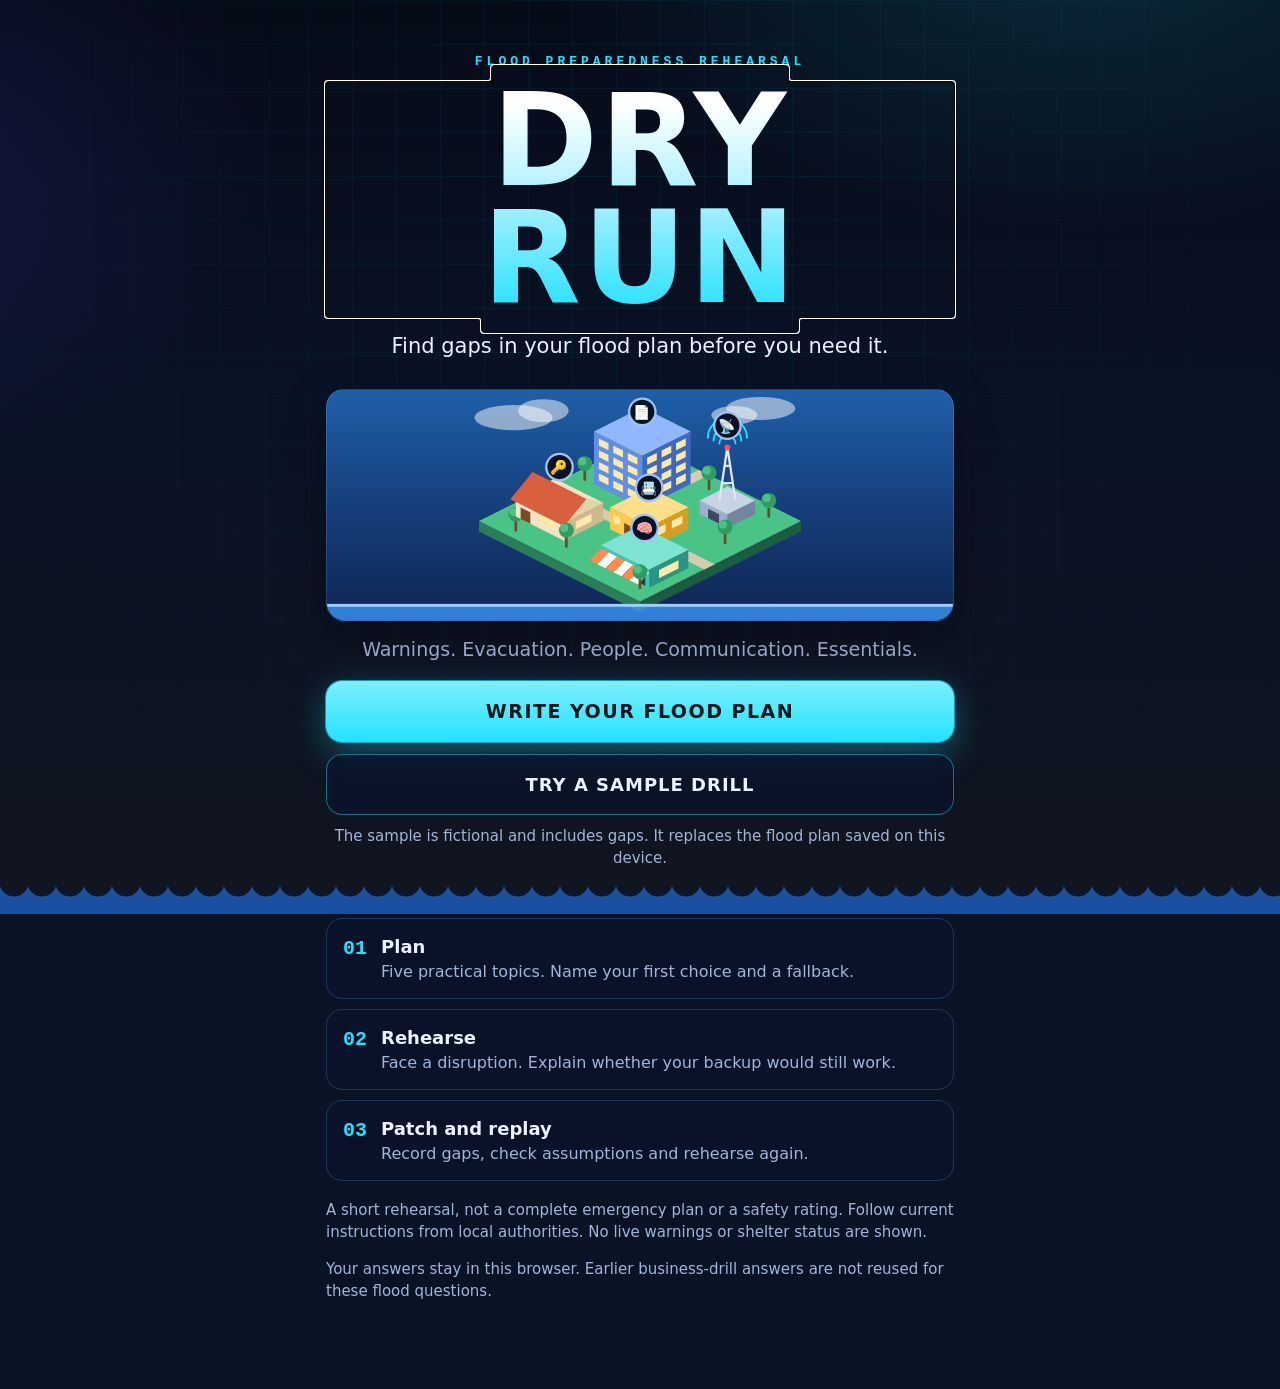
==== commit 7e93751e: "Replace business drill with a reflective flood preparedness rehearsal" ====
--- a/index.html
+++ b/index.html
@@ -4,7 +4,7 @@
 <meta charset="utf-8">
 <meta name="viewport" content="width=device-width, initial-scale=1">
 <title>Dry Run</title>
-<meta name="description" content="A drill for your disaster plan. Find the failure before the disaster does.">
+<meta name="description" content="A short flood-plan rehearsal. Find gaps, check assumptions, and plan your next steps.">
 <link rel="stylesheet" href="style.css">
 </head>
 <body>
--- a/style.css
+++ b/style.css
@@ -469,3 +469,58 @@
   #sheet ul { margin: 0 0 8pt; padding-left: 16pt; font-size: 11pt; }
   #sheet li { overflow-wrap: anywhere; }
 }
+
+/* Plan workspace: compare all five dependencies across a desktop screen. */
+main.plan-screen { max-width: 1600px; }
+.plan-screen > .lead { max-width: 760px; }
+.plan-grid { display: grid; grid-template-columns: minmax(0, 1fr); gap: 16px; margin: 20px 0 0; }
+.plan-grid .q-card { min-width: 0; margin: 0; display: flex; flex-direction: column; }
+.plan-grid .q-head { align-items: flex-start; flex-wrap: wrap; gap: 8px; }
+.plan-grid .q-text { flex-basis: 100%; margin-top: 4px; }
+.plan-grid .q-status { margin-top: auto; padding-top: 16px; flex-wrap: wrap; }
+.plan-grid .chip { letter-spacing: .5px; }
+.plan-grid input { min-width: 0; }
+.plan-screen > .btn-primary, .plan-screen > .row { max-width: 620px; margin-left: auto; margin-right: auto; }
+.plan-screen > .btn-primary { display: block; }
+.plan-screen > .error { text-align: center; }
+@media (min-width: 640px) {
+  main.plan-screen { padding: 24px 24px 72px; }
+  .plan-grid { grid-template-columns: repeat(2, minmax(0, 1fr)); }
+}
+@media (min-width: 960px) {
+  .plan-grid { grid-template-columns: repeat(3, minmax(0, 1fr)); }
+}
+@media (min-width: 1280px) {
+  .plan-grid { grid-template-columns: repeat(5, minmax(0, 1fr)); }
+  .plan-grid .q-card { padding: 16px; }
+  .plan-grid .q-head { font-size: 18px; }
+  .plan-grid input { padding: 12px 10px; font-size: 16px; }
+}
+
+/* Flood rehearsal: clear writing space and neutral, self-reported outcomes. */
+textarea { width: 100%; min-width: 0; resize: vertical; padding: 12px; font: inherit; font-size: 16px; line-height: 1.5; color: var(--ink); background: #080f20; border: 1px solid #647594; border-radius: 12px; }
+textarea::placeholder { color: #9aacc9; }
+textarea:focus-visible { outline: 3px solid var(--cyan); outline-offset: 2px; }
+.question-help { margin: 14px 0 0; line-height: 1.5; }
+.plan-grid .field.primary { margin-top: auto; padding-top: 12px; }
+.plan-grid .field.backup { margin-top: 14px; }
+.plan-grid .q-card { box-shadow: none; }
+.reflection-choices { margin: 20px 0; padding: 16px; border: 1px solid var(--line); border-radius: 16px; }
+.reflection-choices legend { font-weight: 700; padding: 0 6px; }
+.choice { display: flex; align-items: center; gap: 12px; min-height: 48px; padding: 10px; font: inherit; font-size: 17px; letter-spacing: 0; text-transform: none; color: var(--ink); cursor: pointer; }
+.choice input { width: 20px; height: 20px; accent-color: var(--cyan); flex-shrink: 0; }
+.choice:focus-within { outline: 2px solid var(--cyan); border-radius: 8px; }
+.scenario { border-color: var(--amber); box-shadow: none; }
+.scenario h2 { font-size: 28px; line-height: 1.25; }
+.outcome { overflow-wrap: anywhere; box-shadow: none; }
+.outcome.gap { border-left: 4px solid var(--red-ink); }
+.outcome.check { border-left: 4px solid var(--amber); }
+.outcome.backup { border-left: 4px solid var(--cyan); }
+.outcome .chip { margin-bottom: 12px; }
+.review-counts { display: grid; grid-template-columns: repeat(3,minmax(0,1fr)); gap: 12px; }
+.review-counts .panel { padding: 14px; }
+.review-counts .tile-num { font-size: 40px; text-shadow: none; }
+.review-counts p { font-size: 15px; margin: 8px 0 0; }
+.hero-title { filter: none; }
+@media (max-width: 380px) { .review-counts { gap: 6px; } .review-counts .panel { padding: 9px; } }
+@media print { #sheet { font-size: 11pt; } #sheet th, #sheet td { padding: 6pt; } #sheet ul { font-size: 9pt; } }
